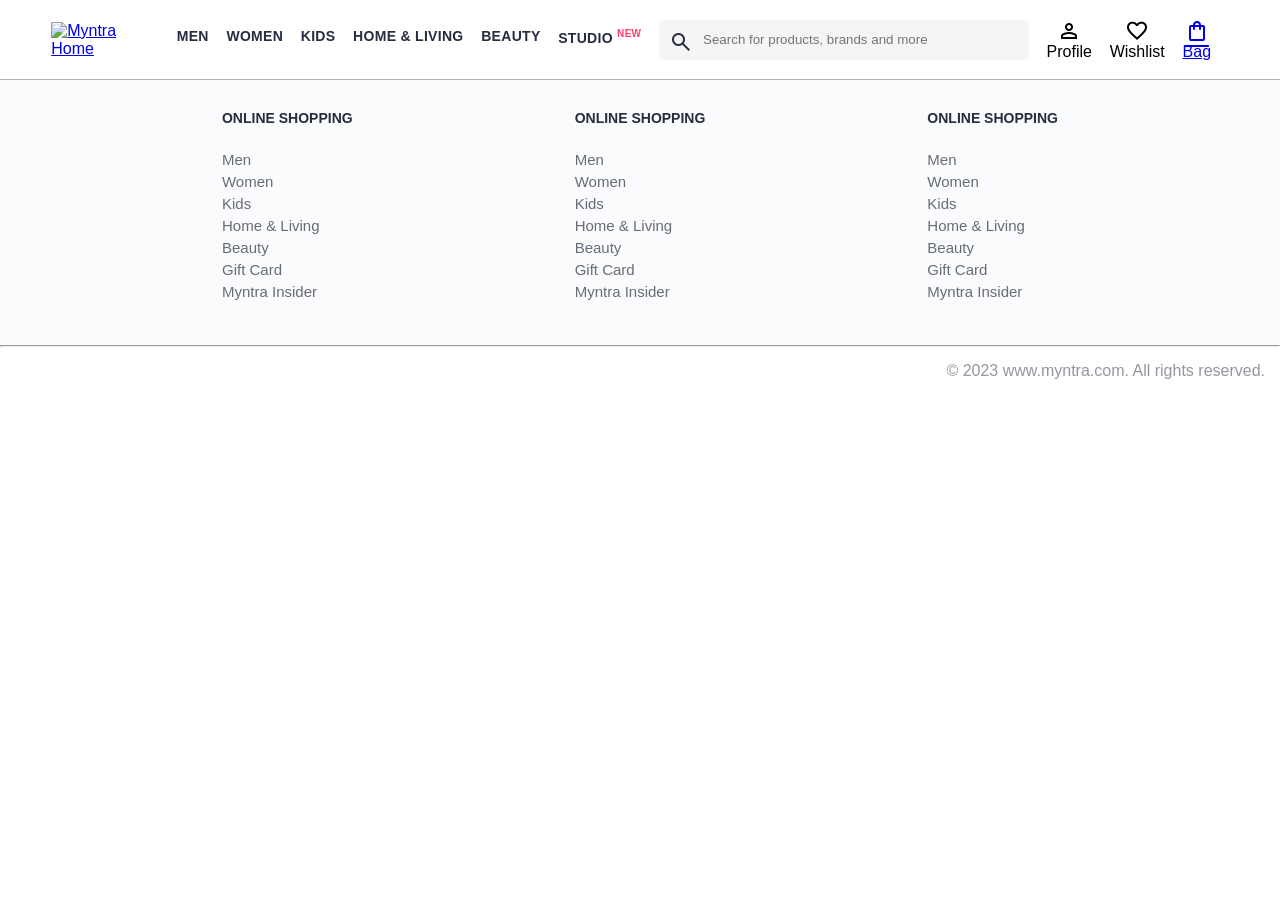
==== index.html @ 90ce4663 "initial commit" ====
<!DOCTYPE html>
<html lang="en">
<head>
    <title>Myntra Functional Clone</title>
    <link rel="stylesheet" href="css/index.css">
    <link rel="stylesheet" href="https://fonts.googleapis.com/css2?family=Material+Symbols+Outlined:opsz,wght,FILL,GRAD@20..48,100..700,0..1,-50..200" />
</head>
<body>
    <header>
        <div class="logo_container">
            <a href="#"><img class="myntra_home" src="images/myntra_logo.webp" alt="Myntra Home"></a>
        </div>
        <nav class="nav_bar">
            <a href="#">Men</a>
            <a href="#">Women</a>
            <a href="#">Kids</a>
            <a href="#">Home & Living</a>
            <a href="#">Beauty</a>
            <a href="#">Studio <sup>New</sup></a>
        </nav>
        <div class="search_bar">
            <span class="material-symbols-outlined search_icon">search</span>
            <input class="search_input" placeholder="Search for products, brands and more">
        </div>
        <div class="action_bar">
            <div class="action_container">
                <span class="material-symbols-outlined action_icon">person</span>
                <span class="action_name">Profile</span>
            </div>

            <div class="action_container">
                <span class="material-symbols-outlined action_icon">favorite</span>
                <span class="action_name">Wishlist</span>
            </div>

            <a class="action_container" href="pages/bag.html">
                <span class="material-symbols-outlined action_icon">shopping_bag</span>
                <span class="action_name">Bag</span>
            </a>
        </div>
    </header>
    <main>
    </main>
    <footer>
        <div class="footer_container">
            <div class="footer_column">
                <h3>ONLINE SHOPPING</h3>

                <a href="#">Men</a>
                <a href="#">Women</a>
                <a href="#">Kids</a>
                <a href="#">Home & Living</a>
                <a href="#">Beauty</a>
                <a href="#">Gift Card</a>
                <a href="#">Myntra Insider</a>
            </div>

            <div class="footer_column">
                <h3>ONLINE SHOPPING</h3>

                <a href="#">Men</a>
                <a href="#">Women</a>
                <a href="#">Kids</a>
                <a href="#">Home & Living</a>
                <a href="#">Beauty</a>
                <a href="#">Gift Card</a>
                <a href="#">Myntra Insider</a>
            </div>

            <div class="footer_column">
                <h3>ONLINE SHOPPING</h3>

                <a href="#">Men</a>
                <a href="#">Women</a>
                <a href="#">Kids</a>
                <a href="#">Home & Living</a>
                <a href="#">Beauty</a>
                <a href="#">Gift Card</a>
                <a href="#">Myntra Insider</a>
            </div>
        </div>
        <hr>

        <div class="copyright">
            © 2023 www.myntra.com. All rights reserved.
        </div>
    </footer>
</body>
</html>
---- css/index.css ----
/***************** Item Page CSS **************************/
/*.action_container {
    text-decoration: none;
}
a.action_container:link {
    color:black;
}
.item-details {
    cursor: pointer;
    width: 250px;
    margin: 10px;
}
.stars {
    font-size: 12px;
    font-weight: 700;
    text-align: left;
}
.company {
    font-size: 18px;
    font-weight: 700;
    line-height: 1;
    color: #282c3f;
    margin-bottom: 6px;
    overflow: hidden;
    text-overflow: ellipsis;
    white-space: nowrap;
    margin-top: 20px;
}
.item-name {
    color: #535766;
    font-size: 16px;
    line-height: 1;
    margin-bottom: 0;
    margin-top: 0;
    overflow: hidden;
    text-overflow: ellipsis;
    white-space: nowrap;
    font-weight: 400;
    display: block;
}
.price-container {
    margin-top: 10px;
}
.current-price {
    font-size: 14px;
    font-weight: 700;
    color: #282c3f;
}
.original-price {
    text-decoration: line-through;
    color: #7e818c;
    font-weight: 400;
    margin-left: 5px;
    font-size: 12px;
}
.discount-percentage {
    color: #ff905a;
    font-weight: 400;
    font-size: 12px;
    margin-left: 5px;
}
.btn-bag {
    background-color: lightgreen;
    border: none;
    padding: 5px 15px;
    border-radius: 10px;
    width: 100%;
    margin-top: 7px;
    font-size: 20px;
    cursor: pointer;
}
.bag-items {
    background-color: #f16565;
    white-space: nowrap;
    text-align: center;
    line-height: 18px;
    padding: 0 6px;
    height: 18px;
    position: relative;
    border-radius: 50%;
    font-size: 12px;
    color: #fff;
    left: 13px;
    top: -44px;
    font-weight: 700;
    cursor: pointer;
}*/

* {
    margin: 0;
    padding: 0;
    font-family: Assistant,-apple-system,BlinkMacSystemFont,Segoe UI,Roboto,Helvetica,Arial,sans-serif;
    box-sizing: border-box;
}
header {
    display: flex;
    background-color: #ffffff;
    height: 80px;
    justify-content: space-between;
    align-items: center;
    border-bottom: 1px solid #b6b1b1;
}
.myntra_home {
    height: 45px;
}
.logo_container {
    margin-left: 4%;
}
.action_bar {
    margin-right: 4%;
}
.nav_bar {
    display: flex;
    min-width: 500px;
    justify-content: space-evenly;
}
.nav_bar a {
    font-size: 14px;
    letter-spacing: .3px;
    color: #282c3f;
    font-weight: 700;
    text-transform: uppercase;
    text-decoration: none;
    padding: 28px 0;
    border-bottom: 5px solid #ffffff;
}
.nav_bar a:hover {
    border-bottom: 4px solid #f54e77;
}

.nav_bar a sup {
    color: #ff3f6c;
    font-size: 10px;
}

.search_bar {
    height: 40px;
    min-width: 200px;
    width: 30%;
    display: flex;
    align-items: center;
}
.search_icon {
    box-sizing: content-box;
    height: 20px;
    padding: 10px;

    background-color: #f5f5f6;
    color: #282c3f;
    font-weight: 300;
    border-radius: 4px 0 0 4px;
}
.search_input {
    color: #696e79;
    background-color: #f5f5f6;
    flex-grow: 1;
    height: 40px;
    border: 0;
    border-radius: 0 4px 4px 0;
}

.action_bar {
    display: flex;
    min-width: 200px;
    justify-content: space-evenly;
}

.action_container {
    display: flex;
    flex-direction: column;
    align-items: center;
}

/* Main section */
.banner_container {
    margin: 40px 0;
}
.banner_image {
    width: 100%;
}

.category_heading {
    text-transform: uppercase;
    color: #3e4152;
    letter-spacing: .15em;
    font-size: 1.8em;
    margin: 50px 0 10px 30px;
    max-height: 5em;
    font-weight: 700;
}

.category-items {
    width: 80%;
    margin: 50px 10%;
    display: flex;
    flex-wrap: wrap;
    justify-content: space-evenly;
}

.sale_item {
    width: 250px;
}

.footer_container {
    padding: 30px 0px 40px 0px;
    background: #FAFBFC;
    display: flex;
    justify-content: space-evenly;
}

.footer_column {
    display: flex;
    flex-direction: column;
}

.footer_column h3 {
    color: #282c3f;
    font-size: 14px;
    margin-bottom: 25px;
}

.footer_column a {
    color: #696b79;
    font-size: 15px;
    text-decoration: none;
    padding-bottom: 5px;
}

.copyright {
    color: #94969f;
    text-align: end;
    padding: 15px;
}
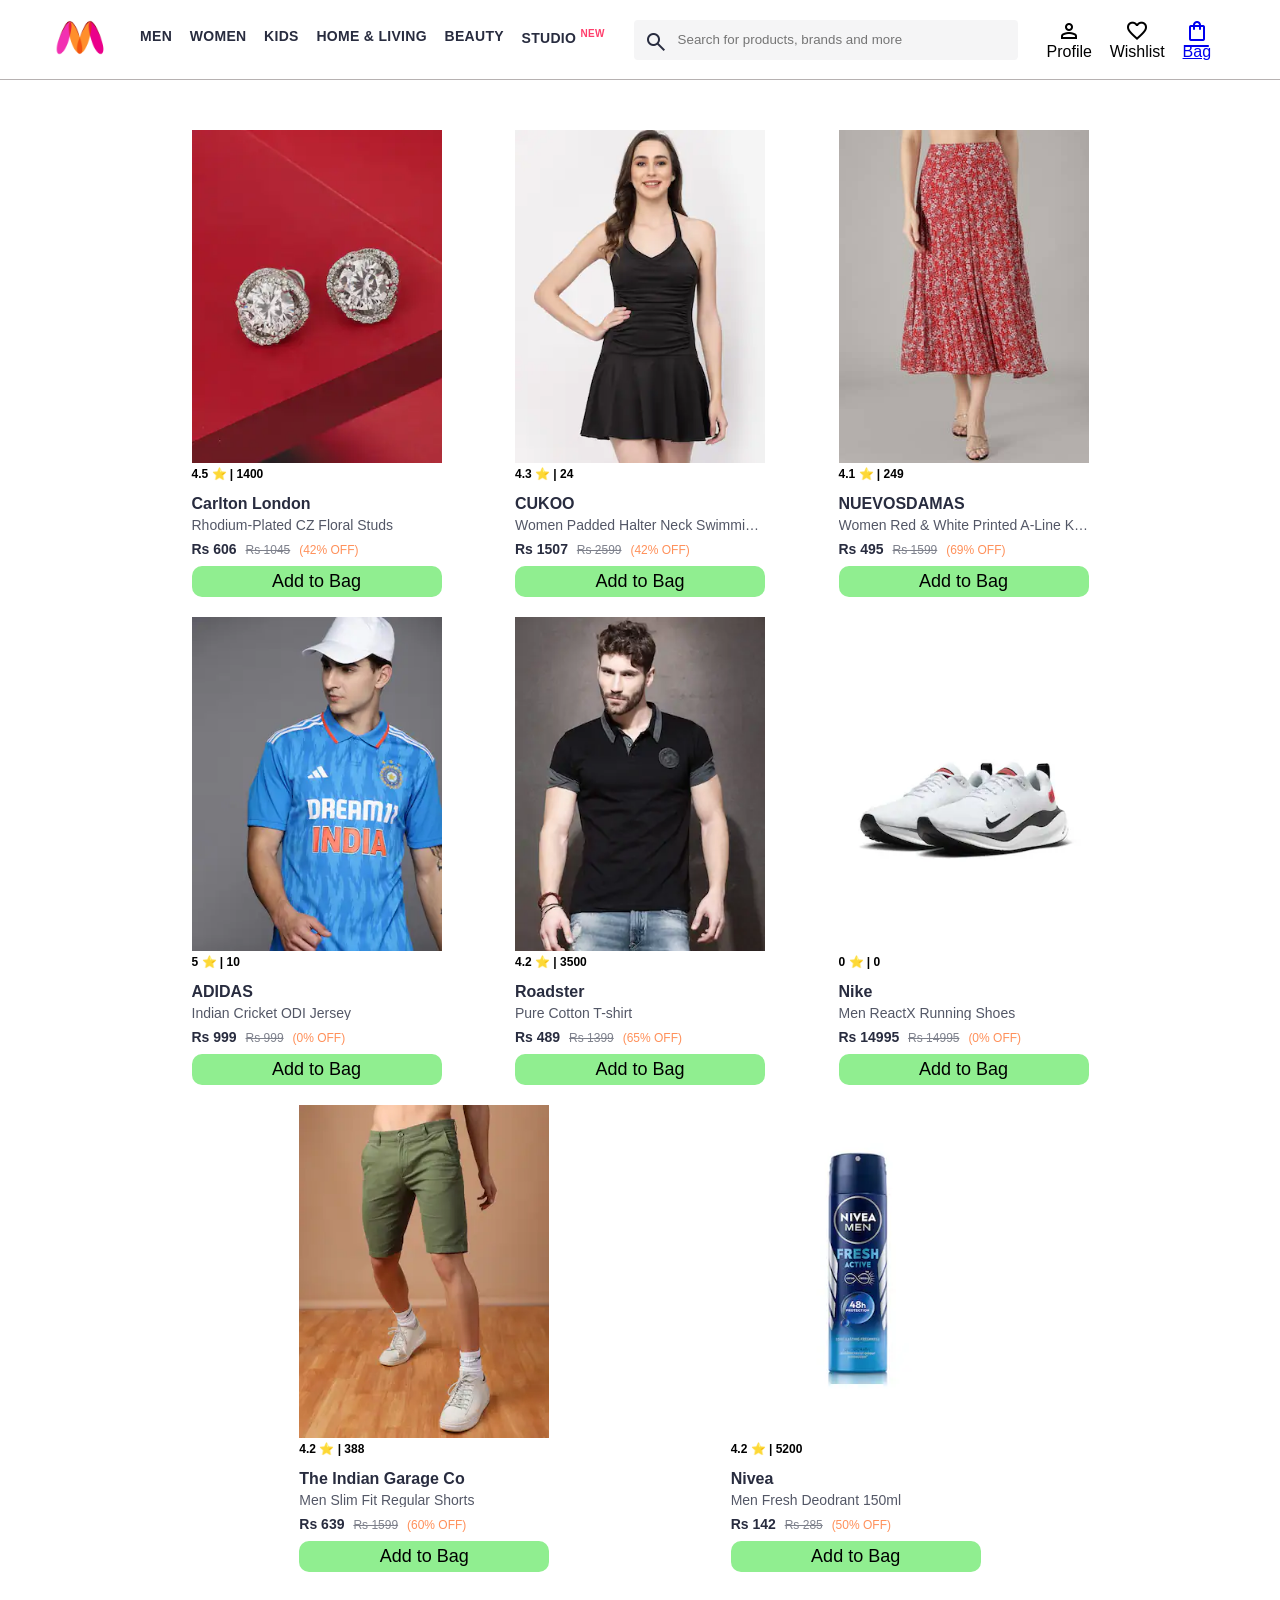
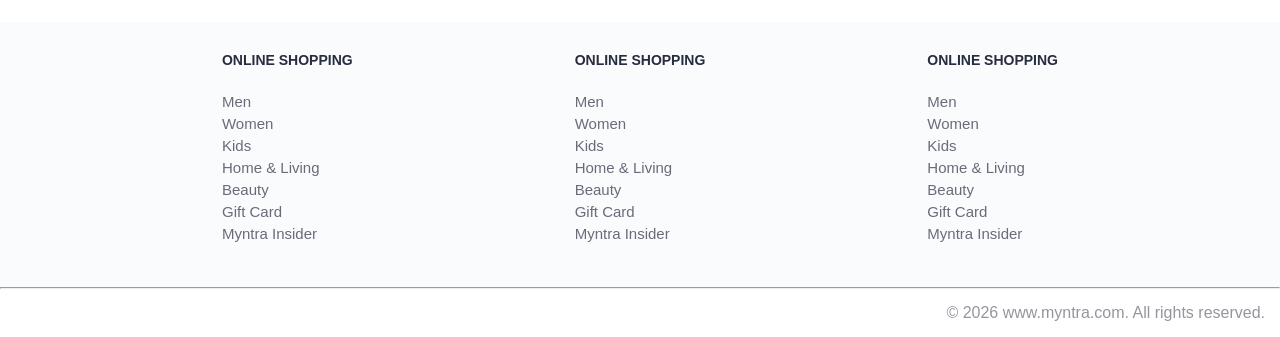
==== commit fdb0d3b7: "adding images" ====
--- a/index.html
+++ b/index.html
@@ -40,6 +40,7 @@
         </div>
     </header>
     <main>
+      <div class="items-container"></div>
     </main>
     <footer>
         <div class="footer_container">
@@ -82,8 +83,10 @@
         <hr>
 
         <div class="copyright">
-            © 2023 www.myntra.com. All rights reserved.
+            © 2026 www.myntra.com. All rights reserved.
         </div>
     </footer>
+    <script src = "data/items.js"></script>
+    <script src = "scripts/index.js"></script>
 </body>
 </html>
--- a/css/index.css
+++ b/css/index.css
@@ -189,7 +189,7 @@
     font-weight: 700;
 }
 
-.category-items {
+.category-items, .items-container {
     width: 80%;
     margin: 50px 10%;
     display: flex;
@@ -232,3 +232,86 @@
     padding: 15px;
 }
 
+.items-container {
+  width: 80%;
+  margin: 40px 10%;
+}
+
+.item-container {
+  width: 250px;
+  margin: 10px;
+}
+
+.item-image {
+  width: 100%;
+}
+
+.rating {
+  font-size: 12px;
+  font-weight: 700;
+}
+
+.company-name {
+  margin-top: 15px;
+  font-size: 16px;
+  font-weight: 700;
+  line-height: 1;
+  color: #282c3f;
+  margin-bottom: 6px;
+  overflow: hidden;
+  text-overflow: ellipsis;
+  white-space: nowrap;
+}
+
+.item-name {
+  color: #535766;
+  font-size: 14px;
+  line-height: 1;
+  margin-bottom: 0;
+  margin-top: 0;
+  overflow: hidden;
+  text-overflow: ellipsis;
+  white-space: nowrap;
+  font-weight: 400;
+  display: block;
+}
+
+.price {
+  margin-top: 10px;
+  font-size: 14px;
+  line-height: 15px;
+  color: #282c3f;
+  white-space: nowrap;
+}
+
+.current-price {
+  font-size: 14px;
+  font-weight: 700;
+  color: #282c3f;
+}
+
+.original-price {
+  text-decoration: line-through;
+  color: #7e818c;
+  font-weight: 400;
+  margin-left: 5px;
+  font-size: 12px;
+}
+
+.discount {
+  color: #ff905a;
+  font-weight: 400;
+  font-size: 12px;
+  margin-left: 5px;
+}
+
+.btn-add-bag {
+  margin-top: 8px;
+  font-size: 18px;
+  width: 100%;
+  background-color: lightgreen;
+  border: none;
+  padding: 5px 15px;
+  border-radius: 10px;
+  cursor: pointer;
+}
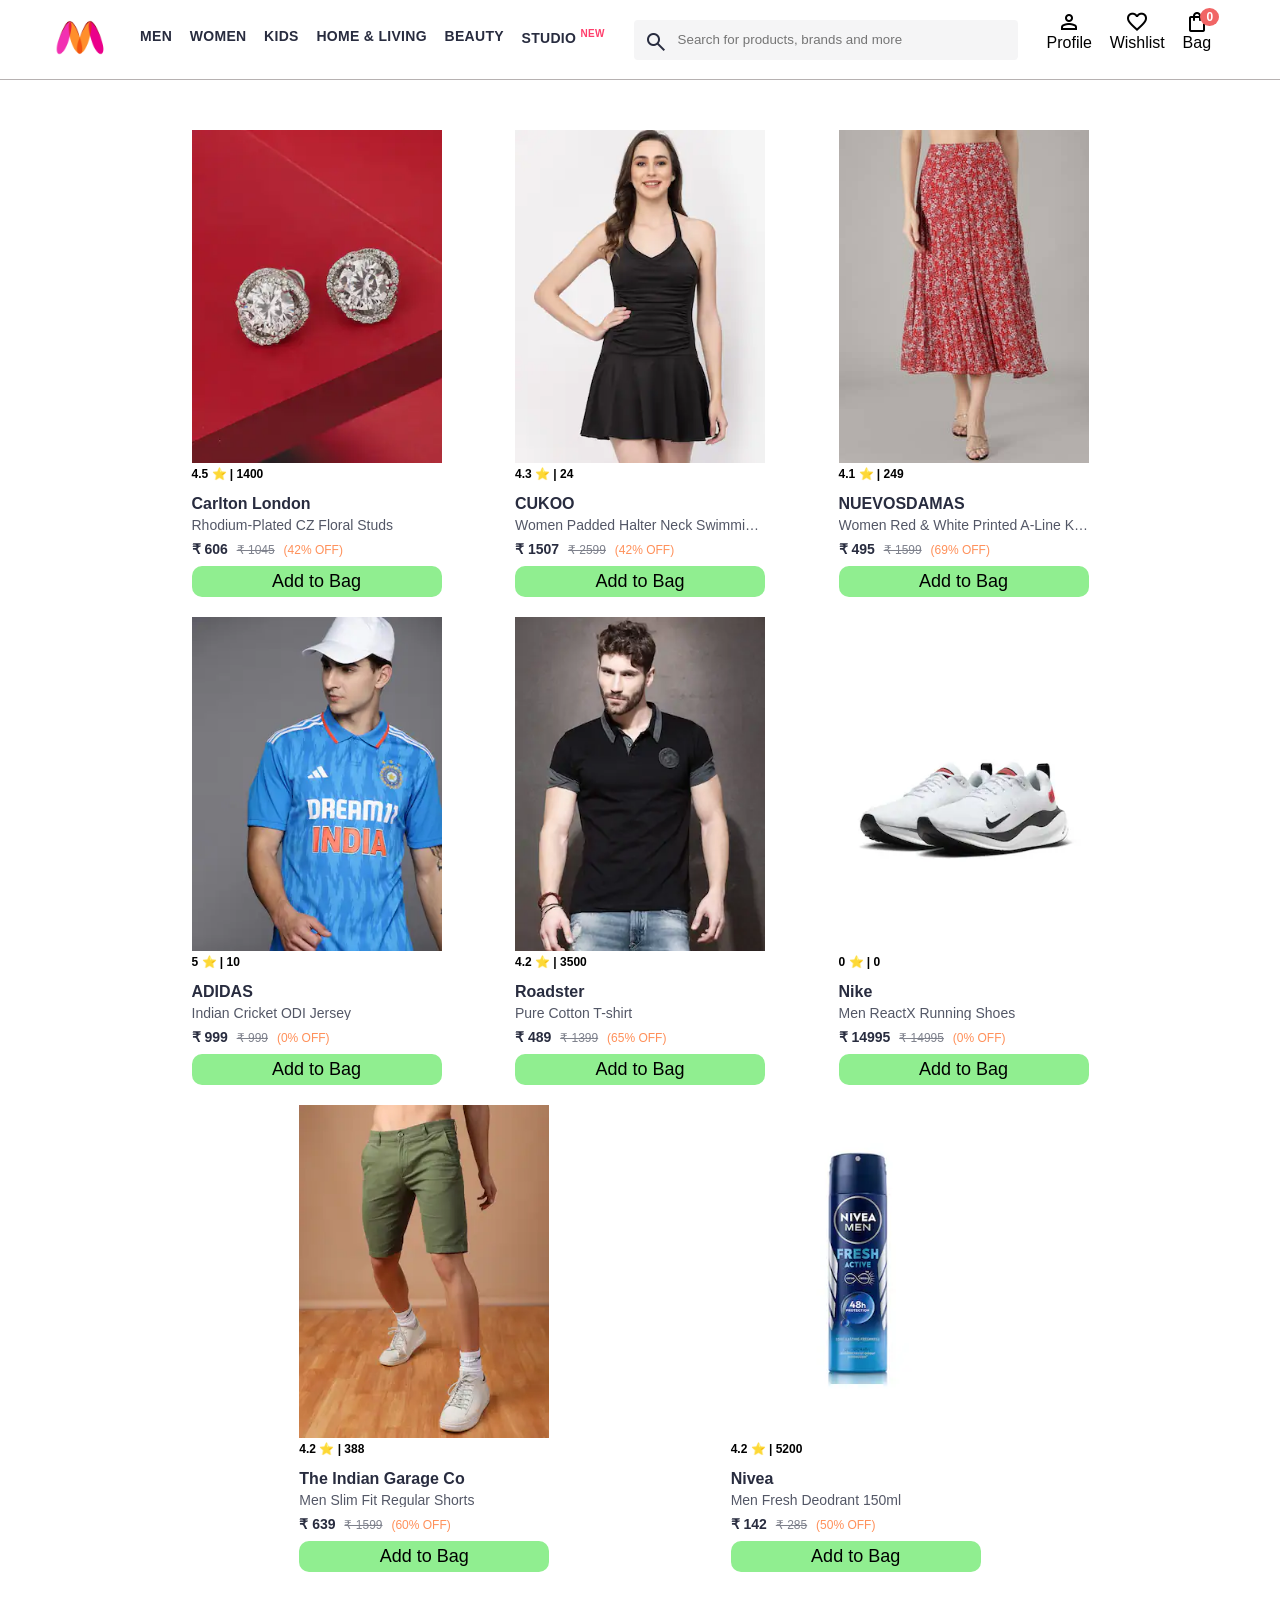
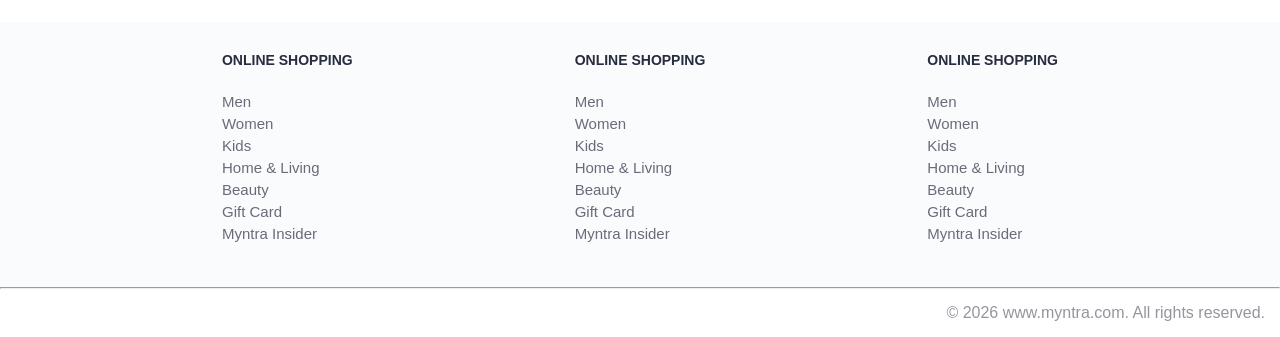
==== commit eb25f494: "adding all dynamic functionality" ====
--- a/index.html
+++ b/index.html
@@ -36,6 +36,7 @@
             <a class="action_container" href="pages/bag.html">
                 <span class="material-symbols-outlined action_icon">shopping_bag</span>
                 <span class="action_name">Bag</span>
+                <span class ="bag-item-count">0</span>
             </a>
         </div>
     </header>
--- a/css/index.css
+++ b/css/index.css
@@ -1,11 +1,5 @@
 /***************** Item Page CSS **************************/
-/*.action_container {
-    text-decoration: none;
-}
-a.action_container:link {
-    color:black;
-}
-.item-details {
+/*.item-details {
     cursor: pointer;
     width: 250px;
     margin: 10px;
@@ -314,4 +308,34 @@
   padding: 5px 15px;
   border-radius: 10px;
   cursor: pointer;
+}
+.btn-add-bag:active {
+    background-color: darkgreen;
+    transform: scale(0.98);
+}
+
+
+.bag-item-count {
+    background-color: #f16565;
+    white-space: nowrap;
+    text-align: center;
+    line-height: 18px;
+    padding: 0 6px;
+    height: 18px;
+    position: relative;
+    border-radius: 50%;
+    font-size: 12px;
+    color: #fff;
+    left: 13px;
+    top: -44px;
+    font-weight: 700;
+    cursor: pointer;
+}
+
+.action_container {
+    text-decoration: none;
+}
+
+a.action_container:link {
+    color: black;
 }
